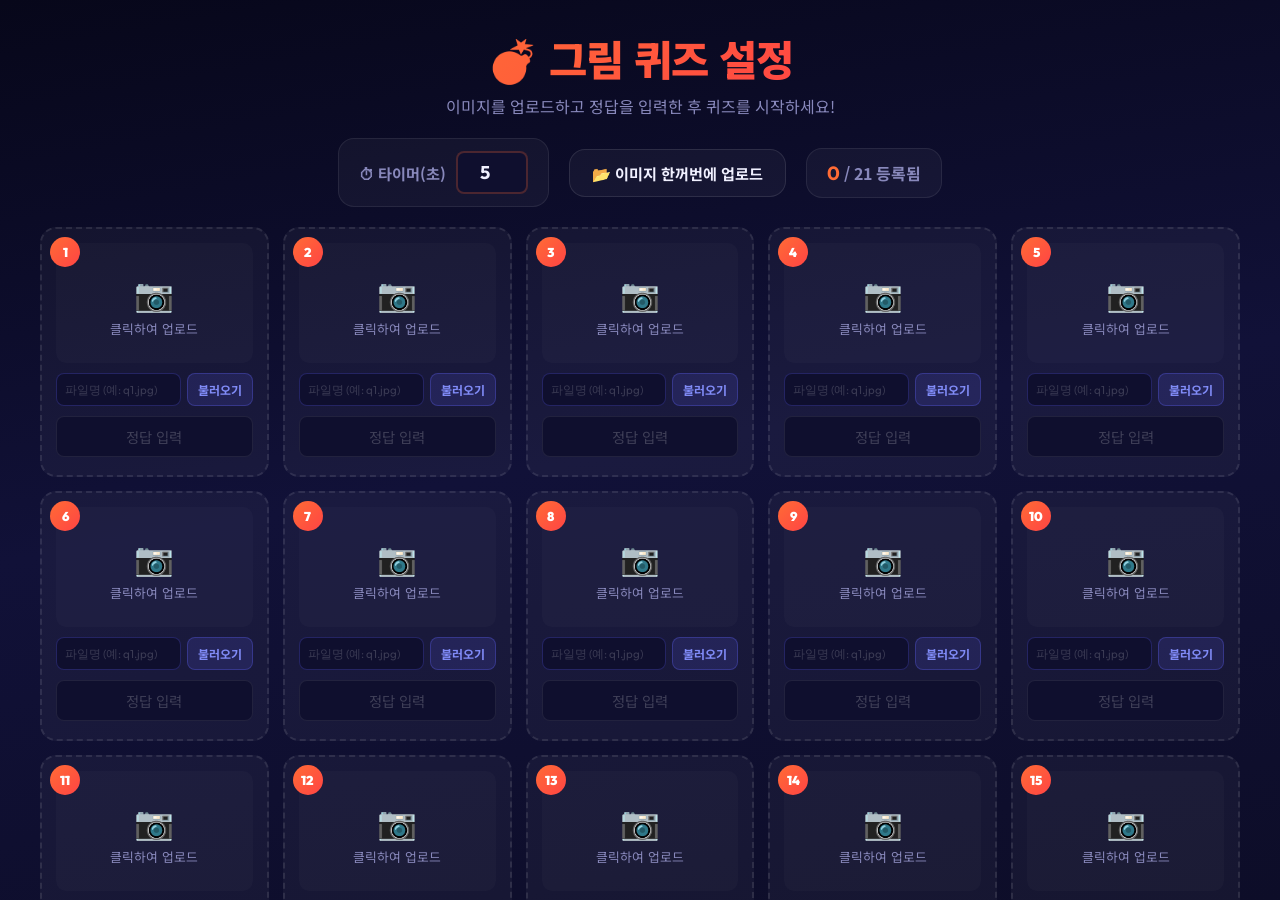
==== picture-quiz/index.html @ becd85e2 "Initialize picture-quiz application" ====
<!DOCTYPE html>
<html lang="ko">
<head>
    <meta charset="UTF-8">
    <meta name="viewport" content="width=device-width, initial-scale=1.0">
    <title>💣 그림 퀴즈</title>
    <meta name="description" content="이미지를 업로드하고 폭탄 타이머와 함께 퀴즈를 진행하는 프로그램">
    <link rel="preconnect" href="https://fonts.googleapis.com">
    <link rel="preconnect" href="https://fonts.gstatic.com" crossorigin>
    <link href="https://fonts.googleapis.com/css2?family=Noto+Sans+KR:wght@400;700;900&family=Outfit:wght@400;700;900&display=swap" rel="stylesheet">
    <link rel="stylesheet" href="style.css">
</head>
<body>

    <!-- ============ SETUP SCREEN ============ -->
    <div id="setup-screen" class="screen active">
        <div class="setup-header">
            <h1 id="setup-title">💣 그림 퀴즈 설정</h1>
            <p class="setup-subtitle">이미지를 업로드하고 정답을 입력한 후 퀴즈를 시작하세요!</p>
        </div>

        <div class="setup-toolbar">
            <div class="timer-setting">
                <label for="timer-input">⏱ 타이머(초)</label>
                <input type="number" id="timer-input" value="5" min="1" max="600">
            </div>
            <div class="bulk-upload-wrap">
                <button id="bulk-upload-btn" class="btn-bulk">📂 이미지 한꺼번에 업로드</button>
                <input type="file" id="bulk-file-input" accept="image/*" multiple hidden>
            </div>
            <div class="question-counter">
                <span id="registered-count">0</span> / <span id="total-count">21</span> 등록됨
            </div>
        </div>

        <div class="question-grid" id="question-grid">
            <!-- 21 cards generated by JS -->
        </div>

        <button id="start-btn" class="btn-start" disabled>🎮 퀴즈 시작!</button>
    </div>

    <!-- ============ QUIZ SCREEN ============ -->
    <div id="quiz-screen" class="screen">
        <!-- Question number top-left -->
        <div class="quiz-header">
            <div class="question-number" id="question-number">Q.1</div>
            <div class="quiz-progress" id="quiz-progress">1 / 21</div>
        </div>

        <!-- Image center -->
        <div class="quiz-content">
            <div class="image-container" id="image-container">
                <img id="quiz-image" src="" alt="퀴즈 이미지">
            </div>
        </div>

        <!-- Bomb timer bottom-right -->
        <div class="bomb-container" id="bomb-container"></div>

        <!-- Answer overlay -->
        <div class="answer-overlay" id="answer-overlay">
            <div class="answer-inner">
                <div class="answer-label">💥 정답</div>
                <div class="answer-text" id="answer-text"></div>
                <button id="next-btn" class="btn-next">다음 문제 →</button>
            </div>
        </div>

        <!-- Explosion overlay -->
        <div class="explosion-overlay" id="explosion-overlay"></div>
    </div>

    <!-- ============ END SCREEN ============ -->
    <div id="end-screen" class="screen">
        <div class="end-content">
            <div class="end-emoji">🎉</div>
            <h1 id="end-title">퀴즈 완료!</h1>
            <p class="end-subtitle">총 <span id="end-total">0</span>문제를 풀었습니다</p>
            <button id="restart-btn" class="btn-restart">🔄 다시 시작</button>
        </div>
        <canvas id="confetti-canvas"></canvas>
    </div>

    <script src="script.js"></script>
</body>
</html>
---- picture-quiz/style.css ----
/* ===== FONTS & VARIABLES ===== */
@import url('https://fonts.googleapis.com/css2?family=Noto+Sans+KR:wght@400;700;900&family=Outfit:wght@400;700;900&display=swap');

:root {
    --bg-primary: #07071a;
    --bg-secondary: #0f0f2e;
    --bg-card: rgba(255, 255, 255, 0.04);
    --bg-card-hover: rgba(255, 255, 255, 0.08);
    --text-primary: #f0f0ff;
    --text-secondary: #8888bb;
    --accent-1: #ff6b35;
    --accent-2: #ff4444;
    --accent-gradient: linear-gradient(135deg, #ff6b35 0%, #ff4444 100%);
    --success: #4ade80;
    --warning: #fbbf24;
    --danger: #ef4444;
    --radius: 16px;
    --radius-sm: 10px;
    --shadow-glow: 0 0 40px rgba(255, 107, 53, 0.15);
    --transition: all 0.3s cubic-bezier(0.4, 0, 0.2, 1);
}

/* ===== RESET ===== */
*, *::before, *::after {
    margin: 0;
    padding: 0;
    box-sizing: border-box;
}

html, body {
    height: 100%;
    overflow: hidden;
}

body {
    font-family: 'Noto Sans KR', 'Outfit', sans-serif;
    background: var(--bg-primary);
    color: var(--text-primary);
}

/* ===== SCREEN ===== */
.screen {
    display: none;
    position: fixed;
    inset: 0;
    width: 100vw;
    height: 100vh;
}

.screen.active {
    display: flex;
    flex-direction: column;
    align-items: center;
}

/* ========================================
   SETUP SCREEN
   ======================================== */
#setup-screen {
    background: linear-gradient(170deg, #07071a 0%, #111138 50%, #0d0d28 100%);
    padding: 28px 32px 0;
    overflow-y: auto;
    gap: 20px;
}

/* ---- Header ---- */
.setup-header {
    text-align: center;
    flex-shrink: 0;
}

.setup-header h1 {
    font-size: 2.6rem;
    font-weight: 900;
    background: var(--accent-gradient);
    -webkit-background-clip: text;
    -webkit-text-fill-color: transparent;
    background-clip: text;
    letter-spacing: -1px;
}

.setup-subtitle {
    color: var(--text-secondary);
    margin-top: 6px;
    font-size: 1rem;
}

/* ---- Toolbar ---- */
.setup-toolbar {
    display: flex;
    align-items: center;
    justify-content: center;
    gap: 20px;
    flex-wrap: wrap;
    width: 100%;
    max-width: 1200px;
    flex-shrink: 0;
}

.timer-setting {
    display: flex;
    align-items: center;
    gap: 10px;
    background: var(--bg-card);
    padding: 12px 20px;
    border-radius: var(--radius);
    border: 1px solid rgba(255, 255, 255, 0.08);
}

.timer-setting label {
    font-weight: 700;
    color: var(--text-secondary);
    font-size: 0.95rem;
    white-space: nowrap;
}

.timer-setting input {
    width: 72px;
    padding: 8px 10px;
    background: var(--bg-secondary);
    border: 2px solid rgba(255, 107, 53, 0.25);
    border-radius: 8px;
    color: var(--text-primary);
    font-size: 1.15rem;
    font-weight: 700;
    text-align: center;
    outline: none;
    transition: var(--transition);
    font-family: 'Outfit', sans-serif;
}

.timer-setting input:focus {
    border-color: var(--accent-1);
    box-shadow: 0 0 16px rgba(255, 107, 53, 0.2);
}

.btn-bulk {
    padding: 12px 22px;
    font-size: 0.95rem;
    font-weight: 700;
    font-family: 'Noto Sans KR', sans-serif;
    background: var(--bg-card);
    color: var(--text-primary);
    border: 1px solid rgba(255, 255, 255, 0.1);
    border-radius: var(--radius);
    cursor: pointer;
    transition: var(--transition);
    white-space: nowrap;
}

.btn-bulk:hover {
    background: var(--bg-card-hover);
    border-color: var(--accent-1);
    transform: translateY(-1px);
}

.question-counter {
    font-size: 1rem;
    font-weight: 700;
    color: var(--text-secondary);
    background: var(--bg-card);
    padding: 12px 20px;
    border-radius: var(--radius);
    border: 1px solid rgba(255, 255, 255, 0.08);
}

.question-counter #registered-count {
    color: var(--accent-1);
    font-family: 'Outfit', sans-serif;
    font-size: 1.2rem;
}

/* ---- Question Grid ---- */
.question-grid {
    display: grid;
    grid-template-columns: repeat(auto-fill, minmax(195px, 1fr));
    gap: 14px;
    width: 100%;
    max-width: 1200px;
    padding-bottom: 10px;
}

.question-card {
    background: var(--bg-card);
    border: 2px dashed rgba(255, 255, 255, 0.1);
    border-radius: var(--radius);
    padding: 14px;
    display: flex;
    flex-direction: column;
    align-items: center;
    gap: 10px;
    transition: var(--transition);
    cursor: pointer;
    position: relative;
    min-height: 250px;
}

.question-card:hover {
    background: var(--bg-card-hover);
    border-color: rgba(255, 107, 53, 0.3);
    transform: translateY(-2px);
}

.question-card.has-image {
    border-style: solid;
    border-color: rgba(255, 107, 53, 0.45);
    box-shadow: 0 4px 20px rgba(255, 107, 53, 0.08);
}

.question-card.complete {
    border-color: var(--success);
    box-shadow: 0 4px 20px rgba(74, 222, 128, 0.1);
}

.card-number {
    position: absolute;
    top: 8px;
    left: 8px;
    background: var(--accent-gradient);
    color: #fff;
    width: 30px;
    height: 30px;
    border-radius: 50%;
    display: flex;
    align-items: center;
    justify-content: center;
    font-weight: 900;
    font-size: 0.8rem;
    font-family: 'Outfit', sans-serif;
    z-index: 2;
}

.card-clear-btn {
    position: absolute;
    top: 8px;
    right: 8px;
    background: rgba(239, 68, 68, 0.2);
    color: #ef4444;
    border: none;
    width: 26px;
    height: 26px;
    border-radius: 50%;
    font-size: 0.75rem;
    cursor: pointer;
    display: none;
    align-items: center;
    justify-content: center;
    transition: var(--transition);
    z-index: 2;
}

.question-card.has-image .card-clear-btn {
    display: flex;
}

.card-clear-btn:hover {
    background: rgba(239, 68, 68, 0.5);
}

.upload-area {
    width: 100%;
    height: 120px;
    display: flex;
    flex-direction: column;
    align-items: center;
    justify-content: center;
    border-radius: var(--radius-sm);
    overflow: hidden;
    position: relative;
    background: rgba(255, 255, 255, 0.02);
    transition: var(--transition);
}

.upload-area.dragover {
    background: rgba(255, 107, 53, 0.1);
    border: 2px solid var(--accent-1);
}

.upload-placeholder {
    color: var(--text-secondary);
    font-size: 0.8rem;
    text-align: center;
    pointer-events: none;
}

.upload-icon {
    font-size: 2rem;
    display: block;
    margin-bottom: 4px;
}

.upload-area img {
    width: 100%;
    height: 100%;
    object-fit: cover;
    border-radius: var(--radius-sm);
}

/* ---- Filename row (images folder) ---- */
.filename-row {
    display: flex;
    gap: 6px;
    width: 100%;
}

.filename-input {
    flex: 1;
    min-width: 0;
    padding: 7px 8px;
    background: var(--bg-secondary);
    border: 1px solid rgba(99, 102, 255, 0.25);
    border-radius: 8px;
    color: var(--text-primary);
    font-size: 0.78rem;
    font-family: 'Outfit', monospace, sans-serif;
    outline: none;
    transition: var(--transition);
    text-align: left;
}

.filename-input:focus {
    border-color: #6366f1;
    box-shadow: 0 0 10px rgba(99, 102, 255, 0.2);
}

.filename-input::placeholder {
    color: rgba(255, 255, 255, 0.18);
    font-size: 0.72rem;
}

.filename-load-btn {
    padding: 7px 10px;
    font-size: 0.75rem;
    font-weight: 700;
    font-family: 'Noto Sans KR', sans-serif;
    background: rgba(99, 102, 255, 0.15);
    color: #818cf8;
    border: 1px solid rgba(99, 102, 255, 0.3);
    border-radius: 8px;
    cursor: pointer;
    transition: var(--transition);
    white-space: nowrap;
    flex-shrink: 0;
}

.filename-load-btn:hover {
    background: rgba(99, 102, 255, 0.3);
    color: #c7d2fe;
    border-color: #818cf8;
}

.path-error-msg {
    color: #f87171 !important;
}

.path-error-msg .upload-icon {
    font-size: 1.4rem;
}

/* ---- Answer input ---- */
.answer-input {
    width: 100%;
    padding: 9px 10px;
    background: var(--bg-secondary);
    border: 1px solid rgba(255, 255, 255, 0.08);
    border-radius: 8px;
    color: var(--text-primary);
    font-size: 0.9rem;
    font-family: 'Noto Sans KR', sans-serif;
    outline: none;
    transition: var(--transition);
    text-align: center;
}

.answer-input:focus {
    border-color: var(--accent-1);
    box-shadow: 0 0 12px rgba(255, 107, 53, 0.15);
}

.answer-input::placeholder {
    color: rgba(255, 255, 255, 0.2);
}

/* ---- Start Button ---- */
.btn-start {
    padding: 16px 52px;
    font-size: 1.35rem;
    font-weight: 900;
    font-family: 'Noto Sans KR', sans-serif;
    background: var(--accent-gradient);
    color: #fff;
    border: none;
    border-radius: 50px;
    cursor: pointer;
    transition: var(--transition);
    margin-bottom: 36px;
    flex-shrink: 0;
    box-shadow: 0 8px 30px rgba(255, 107, 53, 0.35);
    position: relative;
    overflow: hidden;
}

.btn-start::after {
    content: '';
    position: absolute;
    inset: 0;
    background: linear-gradient(135deg, transparent 30%, rgba(255, 255, 255, 0.15) 50%, transparent 70%);
    transform: translateX(-100%);
    transition: transform 0.6s;
}

.btn-start:not(:disabled):hover::after {
    transform: translateX(100%);
}

.btn-start:not(:disabled):hover {
    transform: translateY(-3px) scale(1.04);
    box-shadow: 0 14px 40px rgba(255, 107, 53, 0.5);
}

.btn-start:disabled {
    opacity: 0.4;
    cursor: not-allowed;
    transform: none;
}

/* ========================================
   QUIZ SCREEN
   ======================================== */
#quiz-screen {
    background: radial-gradient(ellipse at 50% 20%, #111140 0%, #07071a 70%);
    position: relative;
    overflow: hidden;
}

/* Subtle grid background */
#quiz-screen::before {
    content: '';
    position: absolute;
    inset: 0;
    background-image:
        linear-gradient(rgba(255, 255, 255, 0.015) 1px, transparent 1px),
        linear-gradient(90deg, rgba(255, 255, 255, 0.015) 1px, transparent 1px);
    background-size: 60px 60px;
    pointer-events: none;
}

.quiz-header {
    display: flex;
    justify-content: space-between;
    align-items: center;
    padding: 28px 36px;
    width: 100%;
    z-index: 10;
}

.question-number {
    font-size: 3.2rem;
    font-weight: 900;
    font-family: 'Outfit', 'Noto Sans KR', sans-serif;
    background: var(--accent-gradient);
    -webkit-background-clip: text;
    -webkit-text-fill-color: transparent;
    background-clip: text;
    letter-spacing: -1px;
    line-height: 1;
}

.quiz-progress {
    font-size: 1.1rem;
    font-weight: 700;
    color: var(--text-secondary);
    background: var(--bg-card);
    padding: 8px 18px;
    border-radius: 30px;
    border: 1px solid rgba(255, 255, 255, 0.08);
    font-family: 'Outfit', sans-serif;
}

.quiz-content {
    flex: 1;
    display: flex;
    justify-content: center;
    align-items: center;
    z-index: 5;
    padding: 0 40px 30px;
    width: 100%;
}

.image-container {
    max-width: 72%;
    max-height: 62vh;
    border-radius: 20px;
    overflow: hidden;
    box-shadow:
        0 20px 60px rgba(0, 0, 0, 0.5),
        0 0 80px rgba(255, 107, 53, 0.05);
    border: 3px solid rgba(255, 255, 255, 0.08);
    animation: imageAppear 0.6s cubic-bezier(0.34, 1.56, 0.64, 1);
}

@keyframes imageAppear {
    from { opacity: 0; transform: scale(0.85) translateY(20px); }
    to   { opacity: 1; transform: scale(1) translateY(0); }
}

.image-container img {
    display: block;
    max-width: 100%;
    max-height: 62vh;
    object-fit: contain;
    background: #0a0a1a;
}

/* ========================================
   BOMB TIMER
   ======================================== */
.bomb-container {
    position: fixed;
    bottom: 28px;
    right: 28px;
    z-index: 20;
}

.bomb-timer {
    position: relative;
    width: 150px;
    height: 150px;
    filter: drop-shadow(0 0 25px rgba(255, 107, 53, 0.3));
}

.bomb-timer svg {
    width: 100%;
    height: 100%;
    transform: rotate(-90deg);
}

.timer-track {
    fill: none;
    stroke: rgba(255, 255, 255, 0.06);
    stroke-width: 8;
}

.timer-progress {
    fill: none;
    stroke-width: 8;
    stroke-linecap: round;
    transition: stroke-dashoffset 1s linear, stroke 0.5s ease;
}

.timer-center {
    position: absolute;
    top: 50%;
    left: 50%;
    transform: translate(-50%, -50%);
    text-align: center;
}

.bomb-emoji {
    font-size: 1.6rem;
    display: block;
    margin-bottom: 2px;
    filter: drop-shadow(0 0 6px rgba(255, 68, 68, 0.5));
}

.timer-number {
    font-size: 2.8rem;
    font-weight: 900;
    font-family: 'Outfit', sans-serif;
    line-height: 1;
    transition: color 0.5s ease;
}

/* Fuse sparks */
.fuse-spark {
    position: absolute;
    top: 6px;
    left: 50%;
    transform: translateX(-50%);
    width: 6px;
    height: 6px;
    background: #fbbf24;
    border-radius: 50%;
    box-shadow: 0 0 8px 2px #fbbf24, 0 0 16px 4px rgba(255, 107, 53, 0.5);
    animation: sparkPulse 0.3s ease-in-out infinite alternate;
}

@keyframes sparkPulse {
    from { opacity: 0.6; transform: translateX(-50%) scale(0.8); }
    to   { opacity: 1;   transform: translateX(-50%) scale(1.3); }
}

/* Bomb shake states */
.bomb-shake {
    animation: bombShake 0.35s ease-in-out infinite;
}

@keyframes bombShake {
    0%, 100% { transform: rotate(0deg); }
    25%      { transform: rotate(-3deg) translateX(-2px); }
    75%      { transform: rotate(3deg) translateX(2px); }
}

.bomb-urgent {
    animation: bombUrgent 0.15s ease-in-out infinite;
}

@keyframes bombUrgent {
    0%, 100% { transform: rotate(0deg) scale(1); }
    25%      { transform: rotate(-5deg) translateX(-4px) scale(1.06); }
    75%      { transform: rotate(5deg) translateX(4px) scale(1.06); }
}

/* ========================================
   EXPLOSION
   ======================================== */
.explosion-overlay {
    position: fixed;
    inset: 0;
    z-index: 50;
    pointer-events: none;
    display: none;
}

.explosion-overlay.active {
    display: block;
}

.explosion-flash {
    position: absolute;
    inset: 0;
    background: radial-gradient(circle at var(--cx, 80%) var(--cy, 80%),
        rgba(255, 200, 50, 0.9),
        rgba(255, 107, 53, 0.7) 30%,
        rgba(255, 68, 68, 0.4) 60%,
        transparent 80%);
    animation: flashFade 0.9s ease-out forwards;
}

@keyframes flashFade {
    0%   { opacity: 1; }
    100% { opacity: 0; }
}

.boom-text {
    position: absolute;
    left: var(--cx, 80%);
    top: var(--cy, 80%);
    transform: translate(-50%, -50%) scale(0);
    font-size: 5rem;
    font-weight: 900;
    font-family: 'Outfit', sans-serif;
    color: #fff;
    text-shadow: 0 0 30px rgba(255, 107, 53, 0.8);
    animation: boomAppear 0.6s cubic-bezier(0.34, 1.56, 0.64, 1) forwards;
    pointer-events: none;
}

@keyframes boomAppear {
    0%   { transform: translate(-50%, -50%) scale(0) rotate(-10deg); opacity: 1; }
    50%  { transform: translate(-50%, -50%) scale(1.4) rotate(5deg); opacity: 1; }
    100% { transform: translate(-50%, -50%) scale(1.2) rotate(0deg); opacity: 0; }
}

.particle {
    position: absolute;
    border-radius: 50%;
    pointer-events: none;
    animation: particleFly var(--dur, 0.8s) ease-out forwards;
}

@keyframes particleFly {
    0% {
        opacity: 1;
        transform: translate(0, 0) scale(1);
    }
    100% {
        opacity: 0;
        transform: translate(var(--tx), var(--ty)) scale(0);
    }
}

/* Screen shake */
.screen-shake {
    animation: screenShake 0.55s ease-out;
}

@keyframes screenShake {
    0%, 100% { transform: translate(0, 0); }
    10%  { transform: translate(-12px, -6px); }
    20%  { transform: translate(12px, 6px); }
    30%  { transform: translate(-9px, 4px); }
    40%  { transform: translate(9px, -4px); }
    50%  { transform: translate(-6px, 3px); }
    60%  { transform: translate(6px, -3px); }
    70%  { transform: translate(-3px, 1px); }
    80%  { transform: translate(3px, -1px); }
    90%  { transform: translate(-1px, 0); }
}

/* ========================================
   ANSWER OVERLAY
   ======================================== */
.answer-overlay {
    position: fixed;
    inset: 0;
    background: rgba(7, 7, 26, 0.9);
    display: none;
    justify-content: center;
    align-items: center;
    z-index: 100;
    backdrop-filter: blur(12px);
    -webkit-backdrop-filter: blur(12px);
}

.answer-overlay.active {
    display: flex;
    animation: overlayFadeIn 0.5s ease-out;
}

@keyframes overlayFadeIn {
    from { opacity: 0; }
    to   { opacity: 1; }
}

.answer-inner {
    text-align: center;
    display: flex;
    flex-direction: column;
    align-items: center;
    gap: 16px;
}

.answer-label {
    font-size: 1.6rem;
    color: var(--text-secondary);
    animation: fadeUp 0.4s ease-out;
}

.answer-text {
    font-size: 4.5rem;
    font-weight: 900;
    background: var(--accent-gradient);
    -webkit-background-clip: text;
    -webkit-text-fill-color: transparent;
    background-clip: text;
    animation: answerBounce 0.7s cubic-bezier(0.34, 1.56, 0.64, 1);
    line-height: 1.2;
    padding: 0 40px;
    max-width: 90vw;
    word-break: keep-all;
}

@keyframes answerBounce {
    0%   { transform: scale(0); opacity: 0; }
    60%  { transform: scale(1.15); }
    100% { transform: scale(1); opacity: 1; }
}

@keyframes fadeUp {
    from { opacity: 0; transform: translateY(12px); }
    to   { opacity: 1; transform: translateY(0); }
}

.btn-next {
    margin-top: 20px;
    padding: 16px 44px;
    font-size: 1.25rem;
    font-weight: 700;
    font-family: 'Noto Sans KR', sans-serif;
    background: transparent;
    color: #fff;
    border: 2px solid rgba(255, 255, 255, 0.25);
    border-radius: 50px;
    cursor: pointer;
    transition: var(--transition);
    animation: fadeUp 0.5s ease-out 0.35s both;
}

.btn-next:hover {
    background: rgba(255, 255, 255, 0.08);
    border-color: rgba(255, 255, 255, 0.5);
    transform: translateY(-2px);
    box-shadow: 0 8px 24px rgba(255, 255, 255, 0.06);
}

/* ========================================
   END SCREEN
   ======================================== */
#end-screen {
    background: linear-gradient(170deg, #07071a 0%, #111138 50%, #0d0d28 100%);
    justify-content: center;
    align-items: center;
    position: relative;
}

#confetti-canvas {
    position: absolute;
    inset: 0;
    width: 100%;
    height: 100%;
    pointer-events: none;
    z-index: 1;
}

.end-content {
    text-align: center;
    z-index: 10;
    display: flex;
    flex-direction: column;
    align-items: center;
    gap: 14px;
}

.end-emoji {
    font-size: 5rem;
    animation: endBounce 1s cubic-bezier(0.34, 1.56, 0.64, 1);
}

@keyframes endBounce {
    0%   { transform: scale(0) rotate(-20deg); }
    60%  { transform: scale(1.3) rotate(10deg); }
    100% { transform: scale(1) rotate(0deg); }
}

#end-screen h1 {
    font-size: 3.5rem;
    font-weight: 900;
    background: var(--accent-gradient);
    -webkit-background-clip: text;
    -webkit-text-fill-color: transparent;
    background-clip: text;
    animation: fadeUp 0.6s ease-out 0.2s both;
}

.end-subtitle {
    font-size: 1.2rem;
    color: var(--text-secondary);
    animation: fadeUp 0.6s ease-out 0.4s both;
}

.btn-restart {
    margin-top: 16px;
    padding: 16px 52px;
    font-size: 1.3rem;
    font-weight: 900;
    font-family: 'Noto Sans KR', sans-serif;
    background: var(--accent-gradient);
    color: #fff;
    border: none;
    border-radius: 50px;
    cursor: pointer;
    transition: var(--transition);
    box-shadow: 0 8px 30px rgba(255, 107, 53, 0.35);
    animation: fadeUp 0.6s ease-out 0.6s both;
}

.btn-restart:hover {
    transform: translateY(-3px) scale(1.05);
    box-shadow: 0 14px 40px rgba(255, 107, 53, 0.5);
}

/* ========================================
   RESPONSIVE
   ======================================== */
@media (max-width: 768px) {
    #setup-screen {
        padding: 20px 16px 0;
    }

    .setup-header h1 {
        font-size: 1.8rem;
    }

    .setup-toolbar {
        gap: 10px;
    }

    .question-grid {
        grid-template-columns: repeat(auto-fill, minmax(150px, 1fr));
        gap: 10px;
    }

    .question-card {
        min-height: 180px;
        padding: 10px;
    }

    .upload-area {
        height: 95px;
    }

    .question-number {
        font-size: 2.2rem;
    }

    .image-container {
        max-width: 92%;
    }

    .answer-text {
        font-size: 2.8rem;
    }

    .bomb-timer {
        width: 110px;
        height: 110px;
    }

    .timer-number {
        font-size: 2rem;
    }

    .bomb-emoji {
        font-size: 1.2rem;
    }

    #end-screen h1 {
        font-size: 2.4rem;
    }

    .end-emoji {
        font-size: 3.5rem;
    }
}

@media (max-width: 480px) {
    .question-grid {
        grid-template-columns: repeat(2, 1fr);
    }

    .bomb-container {
        bottom: 16px;
        right: 16px;
    }

    .bomb-timer {
        width: 90px;
        height: 90px;
    }

    .timer-number {
        font-size: 1.6rem;
    }

    .quiz-header {
        padding: 16px 20px;
    }
}
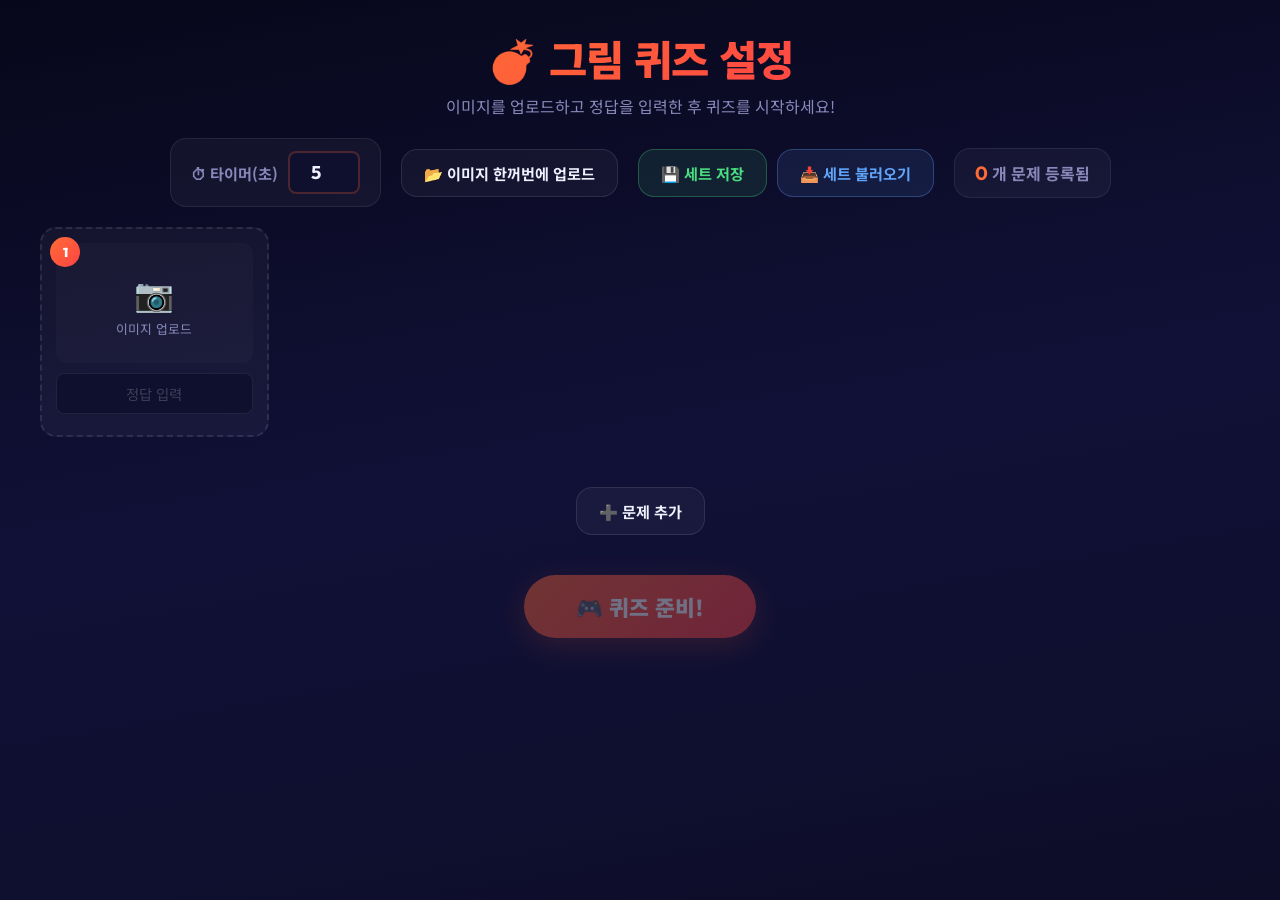
==== commit 8c9b0bc3: "Update features: dynamic cards, ready screen, quiz controls" ====
--- a/picture-quiz/index.html
+++ b/picture-quiz/index.html
@@ -28,16 +28,34 @@
                 <button id="bulk-upload-btn" class="btn-bulk">📂 이미지 한꺼번에 업로드</button>
                 <input type="file" id="bulk-file-input" accept="image/*" multiple hidden>
             </div>
+            <div class="set-io-wrap">
+                <button id="save-set-btn" class="btn-bulk btn-save">💾 세트 저장</button>
+                <button id="load-set-btn" class="btn-bulk btn-load">📥 세트 불러오기</button>
+                <input type="file" id="load-set-input" accept=".json" hidden>
+            </div>
             <div class="question-counter">
-                <span id="registered-count">0</span> / <span id="total-count">21</span> 등록됨
+                <span id="registered-count">0</span> 개 문제 등록됨
             </div>
         </div>
 
         <div class="question-grid" id="question-grid">
-            <!-- 21 cards generated by JS -->
+            <!-- Cards generated by JS -->
         </div>
 
-        <button id="start-btn" class="btn-start" disabled>🎮 퀴즈 시작!</button>
+        <button id="add-card-btn" class="btn-bulk" style="margin: 20px 0;">➕ 문제 추가</button>
+
+        <button id="start-btn" class="btn-start" disabled>🎮 퀴즈 준비!</button>
+    </div>
+
+    <!-- ============ READY SCREEN ============ -->
+    <div id="ready-screen" class="screen">
+        <div class="ready-content" style="text-align: center; display: flex; flex-direction: column; align-items: center; justify-content: center; height: 100%; gap: 20px;">
+            <div style="font-size: 5rem;">🤫</div>
+            <h1 style="font-size: 3rem; background: var(--accent-gradient); -webkit-background-clip: text; -webkit-text-fill-color: transparent;">준비되셨나요?</h1>
+            <p style="color: var(--text-secondary); font-size: 1.2rem; margin-bottom: 20px;">모두 조용! 이제 폭탄 퀴즈를 시작합니다.</p>
+            <button id="real-start-btn" class="btn-start" style="margin-bottom: 10px;">🚀 진짜 시작!</button>
+            <button id="cancel-start-btn" class="btn-control">취소하고 돌아가기</button>
+        </div>
     </div>
 
     <!-- ============ QUIZ SCREEN ============ -->
@@ -45,7 +63,11 @@
         <!-- Question number top-left -->
         <div class="quiz-header">
             <div class="question-number" id="question-number">Q.1</div>
-            <div class="quiz-progress" id="quiz-progress">1 / 21</div>
+            <div class="quiz-controls">
+                <button id="pause-btn" class="btn-control">⏸ 일시정지</button>
+                <button id="stop-btn" class="btn-control btn-danger">⏹ 정지</button>
+                <div class="quiz-progress" id="quiz-progress">1 / 21</div>
+            </div>
         </div>
 
         <!-- Image center -->
--- a/picture-quiz/style.css
+++ b/picture-quiz/style.css
@@ -154,6 +154,33 @@
     transform: translateY(-1px);
 }
 
+.set-io-wrap {
+    display: flex;
+    gap: 10px;
+}
+
+.btn-save {
+    background: rgba(74, 222, 128, 0.1);
+    color: #4ade80;
+    border-color: rgba(74, 222, 128, 0.3);
+}
+
+.btn-save:hover {
+    background: rgba(74, 222, 128, 0.2);
+    border-color: #4ade80;
+}
+
+.btn-load {
+    background: rgba(96, 165, 250, 0.1);
+    color: #60a5fa;
+    border-color: rgba(96, 165, 250, 0.3);
+}
+
+.btn-load:hover {
+    background: rgba(96, 165, 250, 0.2);
+    border-color: #60a5fa;
+}
+
 .question-counter {
     font-size: 1rem;
     font-weight: 700;
@@ -192,7 +219,7 @@
     transition: var(--transition);
     cursor: pointer;
     position: relative;
-    min-height: 250px;
+    min-height: 210px;
 }
 
 .question-card:hover {
@@ -294,67 +321,6 @@
     height: 100%;
     object-fit: cover;
     border-radius: var(--radius-sm);
-}
-
-/* ---- Filename row (images folder) ---- */
-.filename-row {
-    display: flex;
-    gap: 6px;
-    width: 100%;
-}
-
-.filename-input {
-    flex: 1;
-    min-width: 0;
-    padding: 7px 8px;
-    background: var(--bg-secondary);
-    border: 1px solid rgba(99, 102, 255, 0.25);
-    border-radius: 8px;
-    color: var(--text-primary);
-    font-size: 0.78rem;
-    font-family: 'Outfit', monospace, sans-serif;
-    outline: none;
-    transition: var(--transition);
-    text-align: left;
-}
-
-.filename-input:focus {
-    border-color: #6366f1;
-    box-shadow: 0 0 10px rgba(99, 102, 255, 0.2);
-}
-
-.filename-input::placeholder {
-    color: rgba(255, 255, 255, 0.18);
-    font-size: 0.72rem;
-}
-
-.filename-load-btn {
-    padding: 7px 10px;
-    font-size: 0.75rem;
-    font-weight: 700;
-    font-family: 'Noto Sans KR', sans-serif;
-    background: rgba(99, 102, 255, 0.15);
-    color: #818cf8;
-    border: 1px solid rgba(99, 102, 255, 0.3);
-    border-radius: 8px;
-    cursor: pointer;
-    transition: var(--transition);
-    white-space: nowrap;
-    flex-shrink: 0;
-}
-
-.filename-load-btn:hover {
-    background: rgba(99, 102, 255, 0.3);
-    color: #c7d2fe;
-    border-color: #818cf8;
-}
-
-.path-error-msg {
-    color: #f87171 !important;
-}
-
-.path-error-msg .upload-icon {
-    font-size: 1.4rem;
 }
 
 /* ---- Answer input ---- */
@@ -466,6 +432,46 @@
     line-height: 1;
 }
 
+.quiz-controls {
+    display: flex;
+    align-items: center;
+    gap: 12px;
+}
+
+.btn-control {
+    padding: 8px 16px;
+    font-size: 0.95rem;
+    font-weight: 700;
+    font-family: 'Noto Sans KR', sans-serif;
+    background: var(--bg-card);
+    color: var(--text-primary);
+    border: 1px solid rgba(255, 255, 255, 0.1);
+    border-radius: 30px;
+    cursor: pointer;
+    transition: var(--transition);
+}
+
+.btn-control:hover {
+    background: var(--bg-card-hover);
+    transform: translateY(-1px);
+}
+
+.btn-control.btn-danger {
+    color: #ef4444;
+    border-color: rgba(239, 68, 68, 0.3);
+}
+
+.btn-control.btn-danger:hover {
+    background: rgba(239, 68, 68, 0.15);
+    border-color: #ef4444;
+}
+
+.btn-control.paused {
+    background: rgba(251, 191, 36, 0.2);
+    color: #fbbf24;
+    border-color: #fbbf24;
+}
+
 .quiz-progress {
     font-size: 1.1rem;
     font-weight: 700;
@@ -517,8 +523,8 @@
    ======================================== */
 .bomb-container {
     position: fixed;
-    bottom: 28px;
-    right: 28px;
+    bottom: 50px;
+    right: 80px;
     z-index: 20;
 }
 
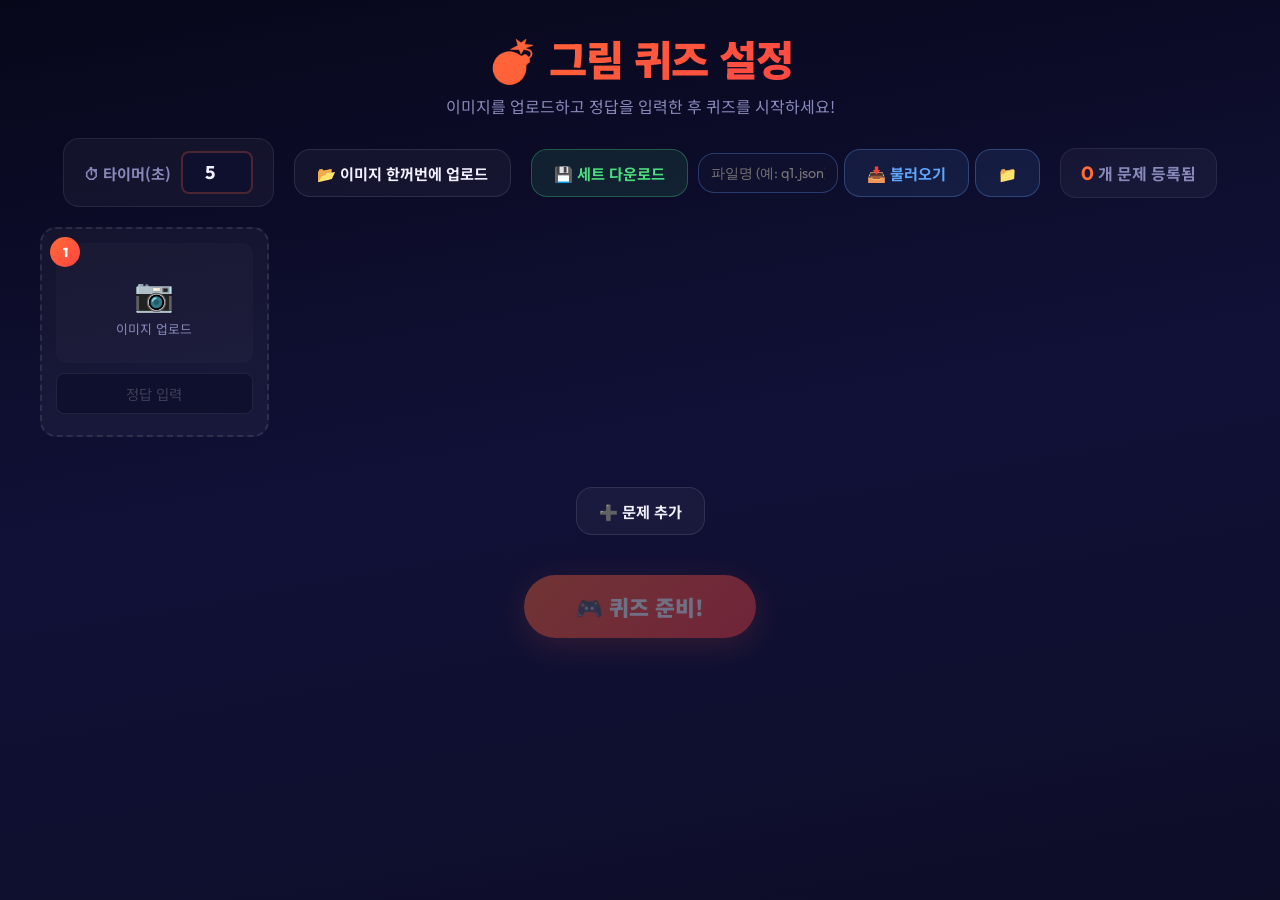
==== commit 10b14c3d: "Add sets folder and filename fetch logic" ====
--- a/picture-quiz/index.html
+++ b/picture-quiz/index.html
@@ -29,8 +29,12 @@
                 <input type="file" id="bulk-file-input" accept="image/*" multiple hidden>
             </div>
             <div class="set-io-wrap">
-                <button id="save-set-btn" class="btn-bulk btn-save">💾 세트 저장</button>
-                <button id="load-set-btn" class="btn-bulk btn-load">📥 세트 불러오기</button>
+                <button id="save-set-btn" class="btn-bulk btn-save" title="Downloads 폴더로 파일이 저장됩니다. 다운로드 후 sets 폴더로 이동시켜주세요.">💾 세트 다운로드</button>
+                <div class="set-load-group">
+                    <input type="text" id="set-filename" class="set-filename" placeholder="파일명 (예: q1.json)">
+                    <button id="load-set-btn" class="btn-bulk btn-load" title="sets 폴더에서 검색">📥 불러오기</button>
+                    <button id="manual-load-btn" class="btn-bulk btn-load" title="직접 파일 선택">📁</button>
+                </div>
                 <input type="file" id="load-set-input" accept=".json" hidden>
             </div>
             <div class="question-counter">
--- a/picture-quiz/style.css
+++ b/picture-quiz/style.css
@@ -159,6 +159,30 @@
     gap: 10px;
 }
 
+.set-load-group {
+    display: flex;
+    gap: 6px;
+    align-items: center;
+}
+
+.set-filename {
+    width: 140px;
+    padding: 10px 12px;
+    background: var(--bg-secondary);
+    border: 1px solid rgba(96, 165, 250, 0.3);
+    border-radius: var(--radius);
+    color: var(--text-primary);
+    font-size: 0.9rem;
+    font-family: 'Outfit', sans-serif;
+    outline: none;
+    transition: var(--transition);
+}
+
+.set-filename:focus {
+    border-color: #60a5fa;
+    box-shadow: 0 0 12px rgba(96, 165, 250, 0.2);
+}
+
 .btn-save {
     background: rgba(74, 222, 128, 0.1);
     color: #4ade80;
@@ -257,31 +281,54 @@
     z-index: 2;
 }
 
-.card-clear-btn {
+.card-controls {
     position: absolute;
     top: 8px;
     right: 8px;
-    background: rgba(239, 68, 68, 0.2);
-    color: #ef4444;
+    display: flex;
+    gap: 4px;
+    z-index: 2;
+    opacity: 0;
+    transition: var(--transition);
+}
+
+.question-card:hover .card-controls {
+    opacity: 1;
+}
+
+.card-btn {
+    background: rgba(255, 255, 255, 0.1);
+    color: #fff;
     border: none;
     width: 26px;
     height: 26px;
-    border-radius: 50%;
+    border-radius: 5px;
     font-size: 0.75rem;
     cursor: pointer;
-    display: none;
+    display: flex;
     align-items: center;
     justify-content: center;
     transition: var(--transition);
-    z-index: 2;
-}
-
-.question-card.has-image .card-clear-btn {
-    display: flex;
-}
-
-.card-clear-btn:hover {
-    background: rgba(239, 68, 68, 0.5);
+}
+
+.card-btn:hover {
+    background: rgba(255, 255, 255, 0.3);
+}
+
+.card-btn.delete-btn {
+    background: rgba(239, 68, 68, 0.2);
+    color: #ef4444;
+}
+
+.card-btn.delete-btn:hover {
+    background: rgba(239, 68, 68, 0.6);
+    color: #fff;
+}
+
+.question-card.dragging {
+    opacity: 0.5;
+    border-color: var(--accent-1);
+    transform: scale(0.95);
 }
 
 .upload-area {
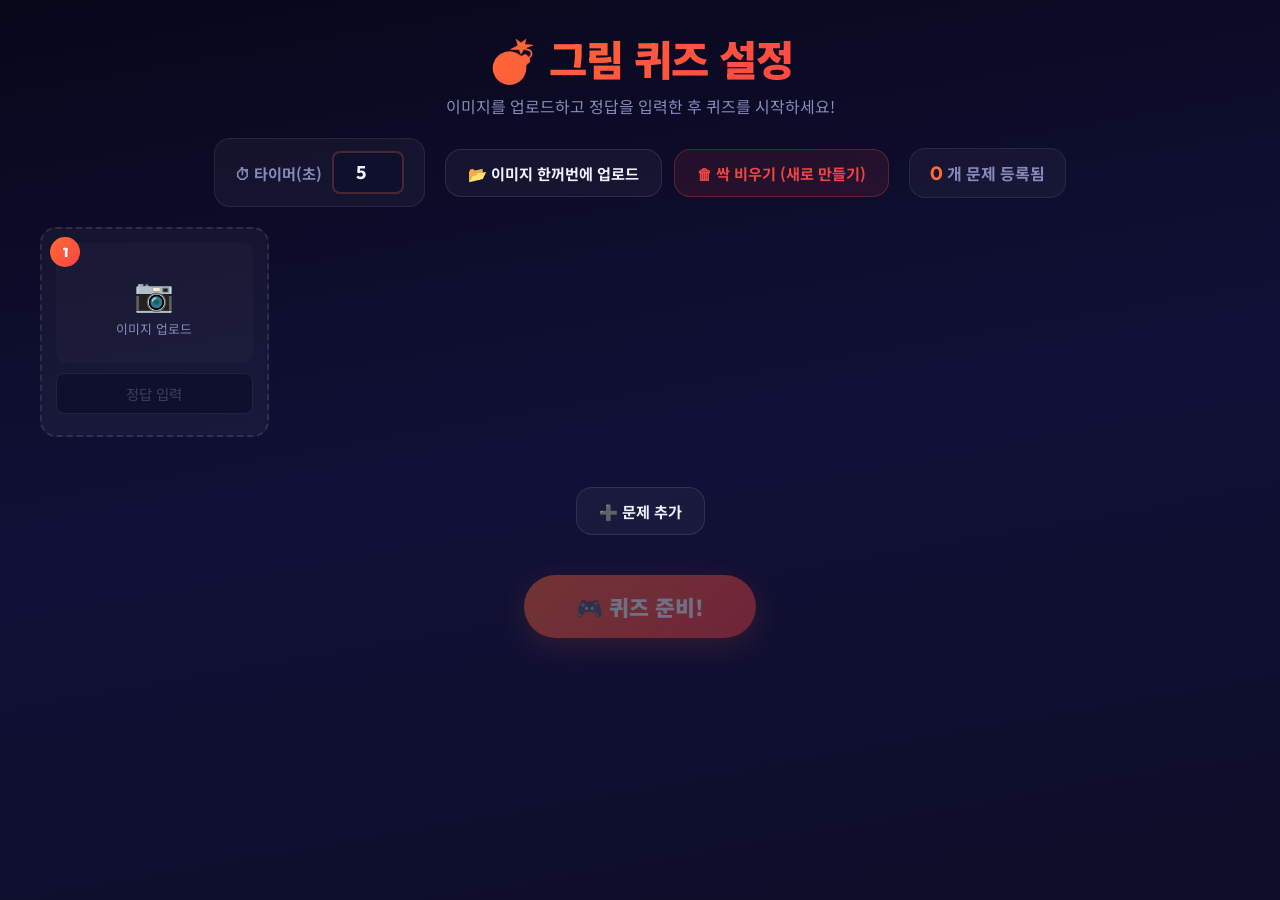
==== commit 4c5e20dc: "Switch to localStorage auto-save, remove JSON io, add clear button" ====
--- a/picture-quiz/index.html
+++ b/picture-quiz/index.html
@@ -27,15 +27,7 @@
             <div class="bulk-upload-wrap">
                 <button id="bulk-upload-btn" class="btn-bulk">📂 이미지 한꺼번에 업로드</button>
                 <input type="file" id="bulk-file-input" accept="image/*" multiple hidden>
-            </div>
-            <div class="set-io-wrap">
-                <button id="save-set-btn" class="btn-bulk btn-save" title="Downloads 폴더로 파일이 저장됩니다. 다운로드 후 sets 폴더로 이동시켜주세요.">💾 세트 다운로드</button>
-                <div class="set-load-group">
-                    <input type="text" id="set-filename" class="set-filename" placeholder="파일명 (예: q1.json)">
-                    <button id="load-set-btn" class="btn-bulk btn-load" title="sets 폴더에서 검색">📥 불러오기</button>
-                    <button id="manual-load-btn" class="btn-bulk btn-load" title="직접 파일 선택">📁</button>
-                </div>
-                <input type="file" id="load-set-input" accept=".json" hidden>
+                <button id="new-set-btn" class="btn-bulk btn-danger" style="margin-left: 8px;">🗑 싹 비우기 (새로 만들기)</button>
             </div>
             <div class="question-counter">
                 <span id="registered-count">0</span> 개 문제 등록됨
--- a/picture-quiz/style.css
+++ b/picture-quiz/style.css
@@ -154,55 +154,15 @@
     transform: translateY(-1px);
 }
 
-.set-io-wrap {
-    display: flex;
-    gap: 10px;
-}
-
-.set-load-group {
-    display: flex;
-    gap: 6px;
-    align-items: center;
-}
-
-.set-filename {
-    width: 140px;
-    padding: 10px 12px;
-    background: var(--bg-secondary);
-    border: 1px solid rgba(96, 165, 250, 0.3);
-    border-radius: var(--radius);
-    color: var(--text-primary);
-    font-size: 0.9rem;
-    font-family: 'Outfit', sans-serif;
-    outline: none;
-    transition: var(--transition);
-}
-
-.set-filename:focus {
-    border-color: #60a5fa;
-    box-shadow: 0 0 12px rgba(96, 165, 250, 0.2);
-}
-
-.btn-save {
-    background: rgba(74, 222, 128, 0.1);
-    color: #4ade80;
-    border-color: rgba(74, 222, 128, 0.3);
-}
-
-.btn-save:hover {
-    background: rgba(74, 222, 128, 0.2);
-    border-color: #4ade80;
-}
-
-.btn-load {
-    background: rgba(96, 165, 250, 0.1);
-    color: #60a5fa;
-    border-color: rgba(96, 165, 250, 0.3);
-}
-
-.btn-load:hover {
-    background: rgba(96, 165, 250, 0.2);
-    border-color: #60a5fa;
+.btn-bulk.btn-danger {
+    background: rgba(239, 68, 68, 0.1);
+    color: #ef4444;
+    border-color: rgba(239, 68, 68, 0.3);
+}
+
+.btn-bulk.btn-danger:hover {
+    background: rgba(239, 68, 68, 0.2);
+    border-color: #ef4444;
 }
 
 .question-counter {
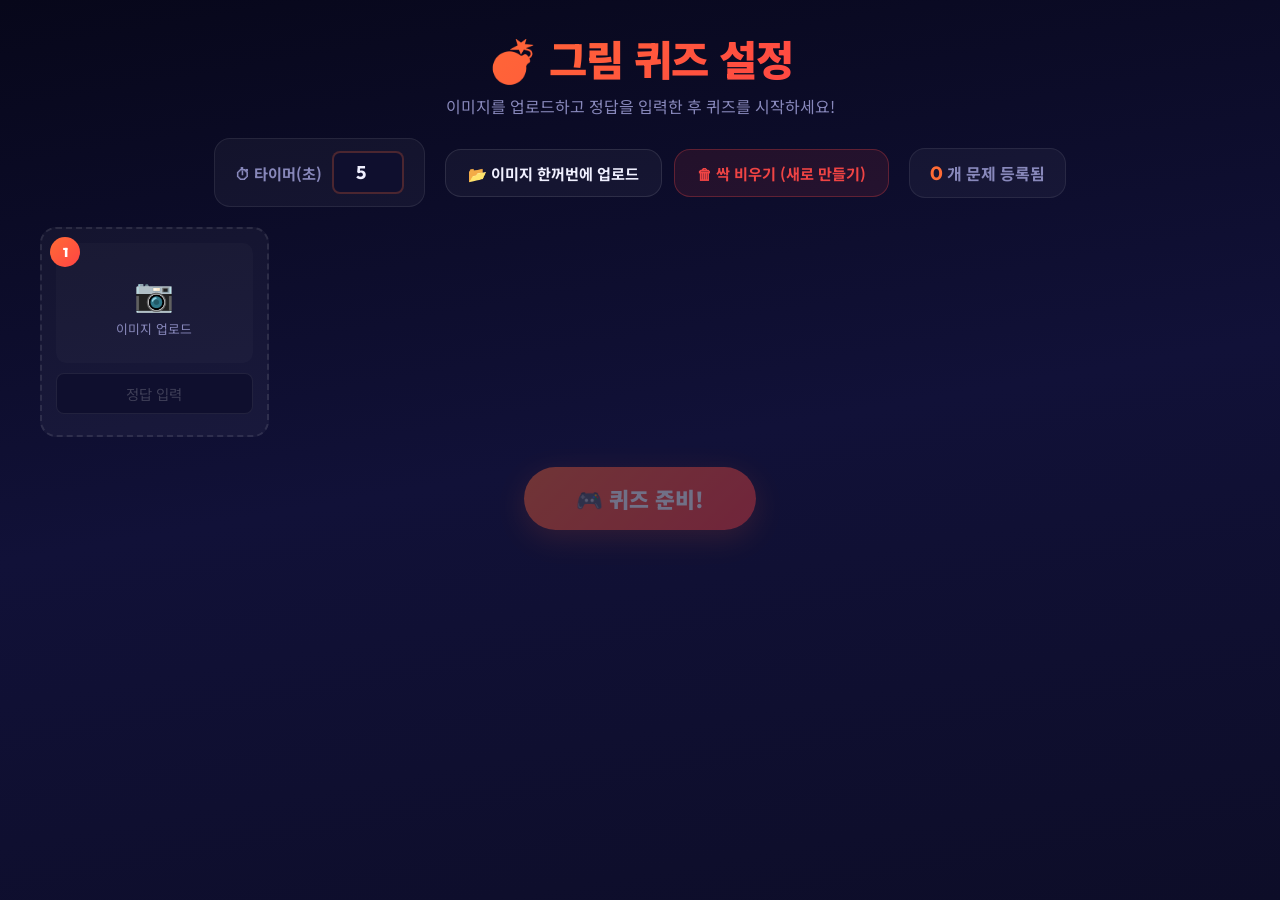
==== commit 9ebb1a7d: "Auto-spawn empty cards, fix bulk upload, remove addCard button" ====
--- a/picture-quiz/index.html
+++ b/picture-quiz/index.html
@@ -38,8 +38,6 @@
             <!-- Cards generated by JS -->
         </div>
 
-        <button id="add-card-btn" class="btn-bulk" style="margin: 20px 0;">➕ 문제 추가</button>
-
         <button id="start-btn" class="btn-start" disabled>🎮 퀴즈 준비!</button>
     </div>
 
@@ -47,7 +45,7 @@
     <div id="ready-screen" class="screen">
         <div class="ready-content" style="text-align: center; display: flex; flex-direction: column; align-items: center; justify-content: center; height: 100%; gap: 20px;">
             <div style="font-size: 5rem;">🤫</div>
-            <h1 style="font-size: 3rem; background: var(--accent-gradient); -webkit-background-clip: text; -webkit-text-fill-color: transparent;">준비되셨나요?</h1>
+            <h1 style="font-size: 3rem; background: var(--accent-gradient); -webkit-background-clip: text; background-clip: text; -webkit-text-fill-color: transparent;">준비되셨나요?</h1>
             <p style="color: var(--text-secondary); font-size: 1.2rem; margin-bottom: 20px;">모두 조용! 이제 폭탄 퀴즈를 시작합니다.</p>
             <button id="real-start-btn" class="btn-start" style="margin-bottom: 10px;">🚀 진짜 시작!</button>
             <button id="cancel-start-btn" class="btn-control">취소하고 돌아가기</button>
